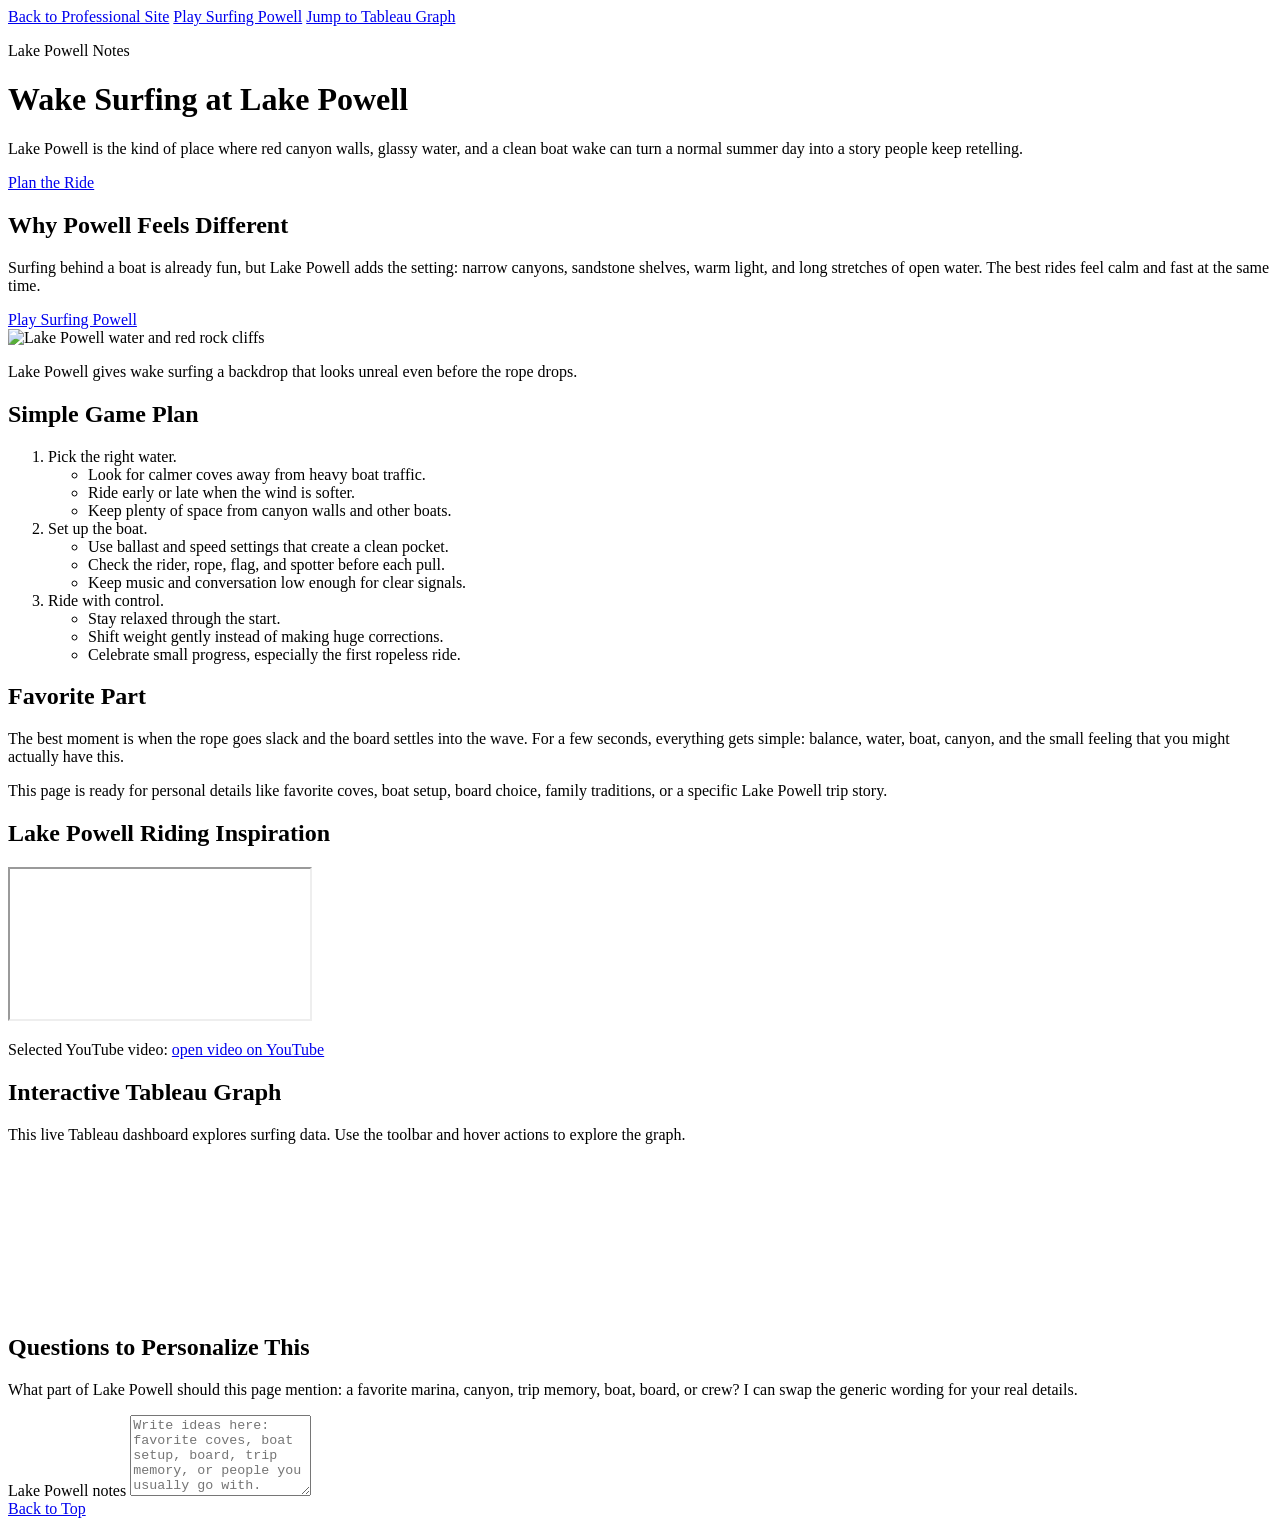
==== scratch.html @ 3daebf48 "Add files via upload" ====
<!DOCTYPE html>
<html lang="en">
<head>
    <meta charset="UTF-8">
    <meta name="viewport" content="width=device-width, initial-scale=1.0">
    <meta name="description" content="A Lake Powell page about wake surfing, video, data, and the Surfing Powell game.">
    <title>Lake Powell Surf Notes</title>
    <link rel="stylesheet" href="css/scratch.css">
</head>
<body>
    <div class="top-bar">
        <a href="professional.html">Back to Professional Site</a>
        <a href="surfing-powell.html">Play Surfing Powell</a>
        <a href="#tableau">Jump to Tableau Graph</a>
    </div>

    <div class="hero" id="top">
        <div class="hero-text">
            <p class="kicker">Lake Powell Notes</p>
            <h1>Wake Surfing at Lake Powell</h1>
            <p>
                Lake Powell is the kind of place where red canyon walls, glassy water,
                and a clean boat wake can turn a normal summer day into a story people
                keep retelling.
            </p>
            <a class="button-link" href="#guide">Plan the Ride</a>
        </div>
    </div>

    <div class="content-wrap">
        <div class="intro-card">
            <h2>Why Powell Feels Different</h2>
            <p>
                Surfing behind a boat is already fun, but Lake Powell adds the setting:
                narrow canyons, sandstone shelves, warm light, and long stretches of open
                water. The best rides feel calm and fast at the same time.
            </p>
            <a class="button-link" href="surfing-powell.html">Play Surfing Powell</a>
        </div>

        <div class="photo-panel">
            <img src="https://upload.wikimedia.org/wikipedia/commons/thumb/c/cf/On_Lake_Powell_Utah%2C_%288096258858%29.jpg/1280px-On_Lake_Powell_Utah%2C_%288096258858%29.jpg" alt="Lake Powell water and red rock cliffs">
            <p>Lake Powell gives wake surfing a backdrop that looks unreal even before the rope drops.</p>
        </div>

        <div class="two-column" id="guide">
            <div class="list-card">
                <h2>Simple Game Plan</h2>
                <ol>
                    <li>
                        Pick the right water.
                        <ul>
                            <li>Look for calmer coves away from heavy boat traffic.</li>
                            <li>Ride early or late when the wind is softer.</li>
                            <li>Keep plenty of space from canyon walls and other boats.</li>
                        </ul>
                    </li>
                    <li>
                        Set up the boat.
                        <ul>
                            <li>Use ballast and speed settings that create a clean pocket.</li>
                            <li>Check the rider, rope, flag, and spotter before each pull.</li>
                            <li>Keep music and conversation low enough for clear signals.</li>
                        </ul>
                    </li>
                    <li>
                        Ride with control.
                        <ul>
                            <li>Stay relaxed through the start.</li>
                            <li>Shift weight gently instead of making huge corrections.</li>
                            <li>Celebrate small progress, especially the first ropeless ride.</li>
                        </ul>
                    </li>
                </ol>
            </div>

            <div class="details-card">
                <h2>Favorite Part</h2>
                <p>
                    The best moment is when the rope goes slack and the board settles into
                    the wave. For a few seconds, everything gets simple: balance, water,
                    boat, canyon, and the small feeling that you might actually have this.
                </p>
                <p>
                    This page is ready for personal details like favorite coves, boat setup,
                    board choice, family traditions, or a specific Lake Powell trip story.
                </p>
            </div>
        </div>

        <div class="video-section">
            <h2>Lake Powell Riding Inspiration</h2>
        
            <div class="video-frame">
                <iframe src="https://www.youtube.com/embed/Mx8WQJDaX0E" title="Lake Powell wake surfing video" allow="accelerometer; autoplay; clipboard-write; encrypted-media; gyroscope; picture-in-picture; web-share" allowfullscreen></iframe>
            </div>
            <p class="source-note">
                Selected YouTube video:
                <a href="https://www.youtube.com/watch?v=Mx8WQJDaX0E" target="_blank" rel="noopener">open video on YouTube</a>
            </p>
        </div>

        <div class="tableau-section" id="tableau">
            <h2>Interactive Tableau Graph</h2>
            <p>
                This live Tableau dashboard explores surfing data. Use the toolbar and hover
                actions to explore the graph.
            </p>
            <div class="tableau-holder">
                <div class="tableauPlaceholder" id="viz1744750000000">
                    <noscript>
                        <a href="https://public.tableau.com/views/SurfingDashboard/Dashboard1">
                            Open the Surfing Dashboard Tableau visualization.
                        </a>
                    </noscript>
                    <object class="tableauViz">
                        <param name="host_url" value="https%3A%2F%2Fpublic.tableau.com%2F">
                        <param name="embed_code_version" value="3">
                        <param name="site_root" value="">
                        <param name="name" value="SurfingDashboard/Dashboard1">
                        <param name="tabs" value="no">
                        <param name="toolbar" value="yes">
                        <param name="animate_transition" value="yes">
                        <param name="display_static_image" value="no">
                        <param name="display_spinner" value="yes">
                        <param name="display_overlay" value="yes">
                        <param name="display_count" value="yes">
                        <param name="language" value="en-US">
                    </object>
                </div>
                <script src="https://public.tableau.com/javascripts/api/viz_v1.js"></script>
            </div>
        </div>

        <div class="closing-card">
            <h2>Questions to Personalize This</h2>
            <p>
                What part of Lake Powell should this page mention: a favorite marina,
                canyon, trip memory, boat, board, or crew? I can swap the generic wording
                for your real details.
            </p>
            <div class="notes-box">
                <label for="lake-notes">Lake Powell notes</label>
                <textarea id="lake-notes" rows="5" placeholder="Write ideas here: favorite coves, boat setup, board, trip memory, or people you usually go with."></textarea>
            </div>
            <a class="button-link secondary" href="#top">Back to Top</a>
        </div>
    </div>
</body>
</html>
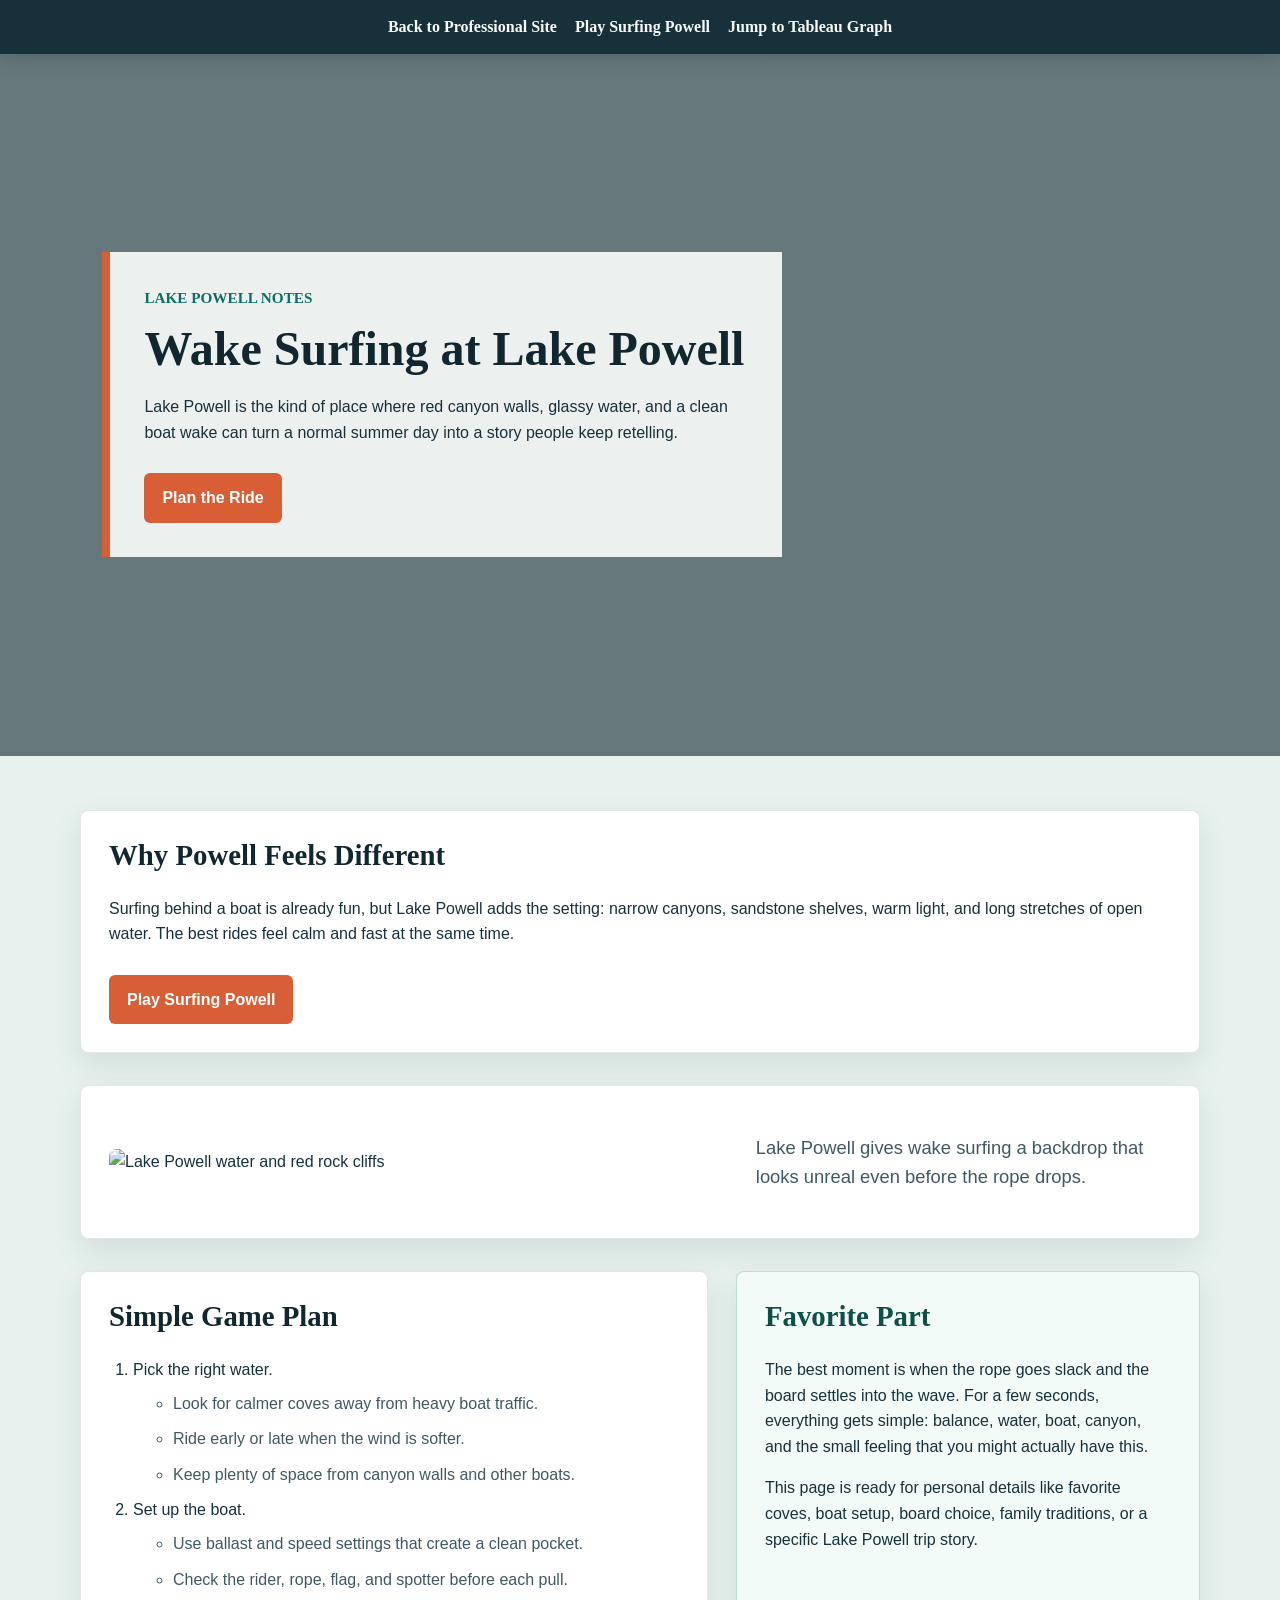
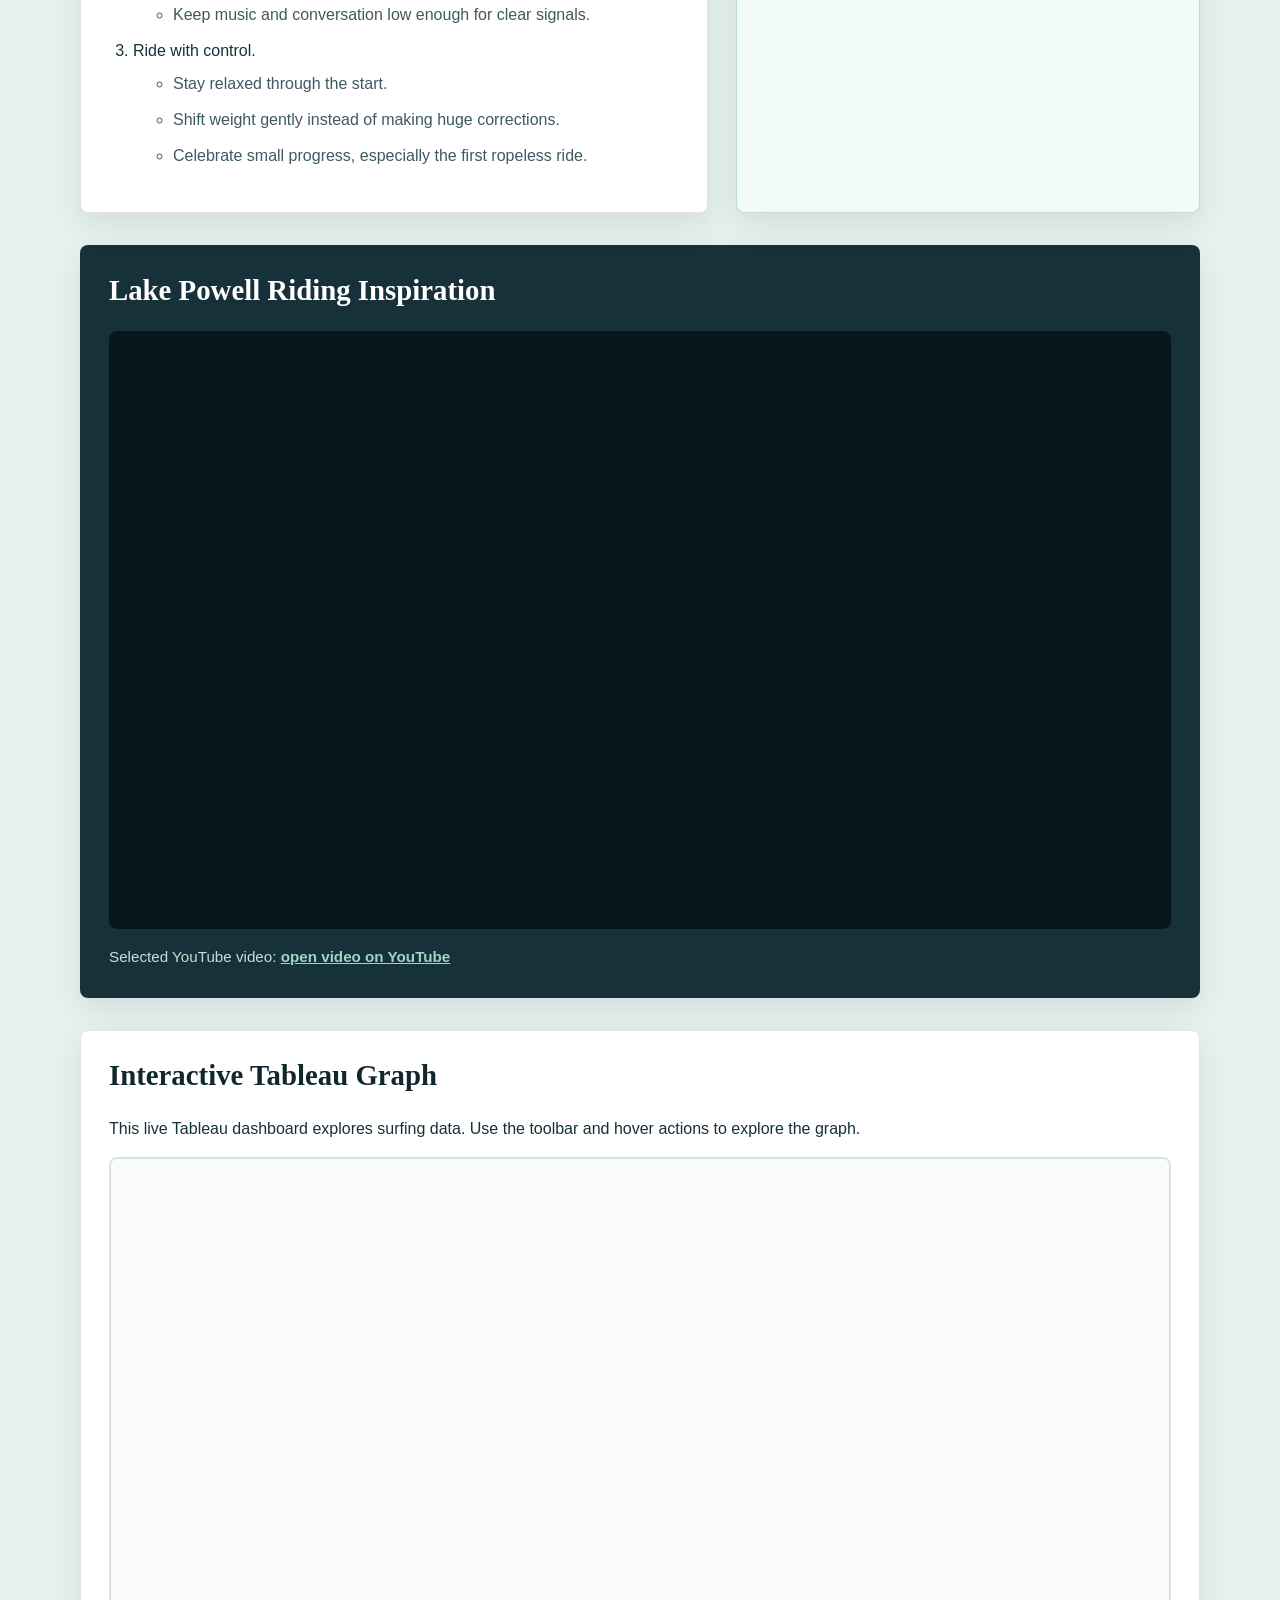
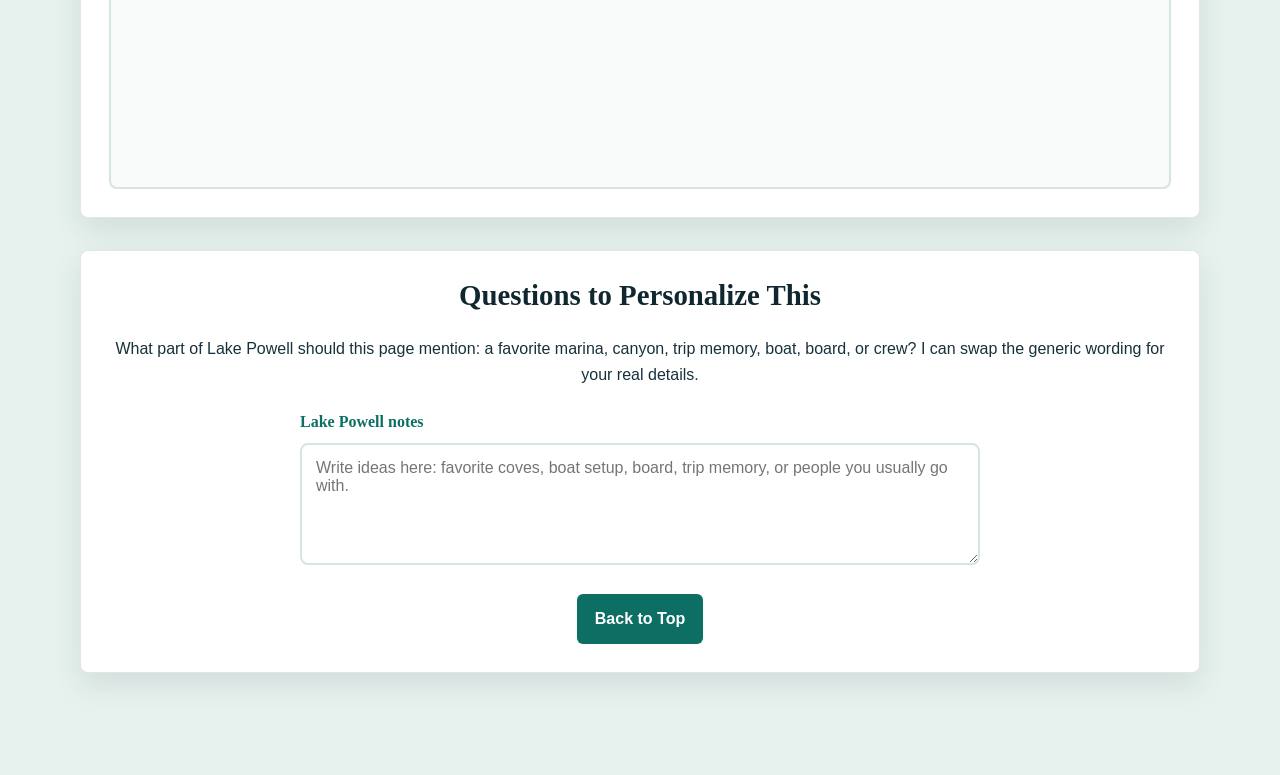
==== commit c7a00eb1: "Update scratch.html" ====
--- a/scratch.html
+++ b/scratch.html
@@ -5,7 +5,7 @@
     <meta name="viewport" content="width=device-width, initial-scale=1.0">
     <meta name="description" content="A Lake Powell page about wake surfing, video, data, and the Surfing Powell game.">
     <title>Lake Powell Surf Notes</title>
-    <link rel="stylesheet" href="css/scratch.css">
+    <link rel="stylesheet" href="scratch.css">
 </head>
 <body>
     <div class="top-bar">
--- a/scratch.css
+++ b/scratch.css
@@ -0,0 +1,288 @@
+* {
+    box-sizing: border-box;
+}
+
+html {
+    scroll-behavior: smooth;
+}
+
+body {
+    margin: 0;
+    background: #e7f2ee;
+    color: #17313b;
+    font-family: Arial, Helvetica, sans-serif;
+    line-height: 1.6;
+}
+
+.top-bar {
+    position: sticky;
+    top: 0;
+    z-index: 10;
+    display: flex;
+    justify-content: center;
+    gap: 18px;
+    padding: 14px 20px;
+    background: #17313b;
+    box-shadow: 0 4px 16px rgba(23, 49, 59, 0.22);
+}
+
+.top-bar a {
+    color: #f8fbf9;
+    font-family: Georgia, "Times New Roman", serif;
+    font-weight: bold;
+    text-decoration: none;
+}
+
+.top-bar a:hover {
+    color: #9fd4c4;
+}
+
+.hero {
+    min-height: 78vh;
+    display: flex;
+    align-items: center;
+    padding: 80px 8%;
+    background:
+        linear-gradient(rgba(10, 30, 38, 0.58), rgba(10, 30, 38, 0.58)),
+        url("https://upload.wikimedia.org/wikipedia/commons/thumb/c/cf/On_Lake_Powell_Utah%2C_%288096258858%29.jpg/1280px-On_Lake_Powell_Utah%2C_%288096258858%29.jpg");
+    background-position: center;
+    background-size: cover;
+}
+
+.hero-text {
+    max-width: 680px;
+    padding: 34px;
+    background: rgba(248, 251, 249, 0.92);
+    border-left: 8px solid #d85f35;
+}
+
+.kicker {
+    margin: 0 0 10px;
+    color: #0d6f64;
+    font-family: Georgia, "Times New Roman", serif;
+    font-size: 0.95rem;
+    font-weight: bold;
+    text-transform: uppercase;
+}
+
+h1,
+h2 {
+    margin-top: 0;
+    color: #10272f;
+    font-family: Georgia, "Times New Roman", serif;
+    line-height: 1.15;
+}
+
+h1 {
+    margin-bottom: 18px;
+    font-size: 3rem;
+}
+
+h2 {
+    font-size: 1.8rem;
+}
+
+.button-link {
+    display: inline-block;
+    margin-top: 12px;
+    padding: 12px 18px;
+    border-radius: 6px;
+    background: #d85f35;
+    color: #ffffff;
+    font-weight: bold;
+    text-decoration: none;
+}
+
+.button-link:hover {
+    background: #a84425;
+}
+
+.button-link.secondary {
+    background: #0d6f64;
+}
+
+.button-link.secondary:hover {
+    background: #084d45;
+}
+
+.content-wrap {
+    width: min(1120px, 92%);
+    margin: 0 auto;
+    padding: 54px 0 70px;
+}
+
+.intro-card,
+.photo-panel,
+.list-card,
+.details-card,
+.video-section,
+.tableau-section,
+.closing-card {
+    margin-bottom: 32px;
+    padding: 28px;
+    border: 1px solid rgba(23, 49, 59, 0.12);
+    border-radius: 8px;
+    background: #ffffff;
+    box-shadow: 0 12px 30px rgba(23, 49, 59, 0.1);
+}
+
+.photo-panel {
+    display: grid;
+    grid-template-columns: 1.5fr 1fr;
+    gap: 24px;
+    align-items: center;
+}
+
+.photo-panel img {
+    width: 100%;
+    border-radius: 8px;
+    display: block;
+}
+
+.photo-panel p {
+    color: #3f5962;
+    font-size: 1.15rem;
+}
+
+.two-column {
+    display: grid;
+    grid-template-columns: 1.15fr 0.85fr;
+    gap: 28px;
+}
+
+.list-card ol {
+    padding-left: 24px;
+}
+
+.list-card li {
+    margin-bottom: 10px;
+}
+
+.list-card ul {
+    margin-top: 8px;
+    color: #3f5962;
+}
+
+.details-card {
+    background: #f3fbf8;
+    border-color: rgba(13, 111, 100, 0.22);
+}
+
+.details-card h2 {
+    color: #0d4f49;
+}
+
+.video-section {
+    background: #17313b;
+    color: #ecf7f4;
+}
+
+.video-section h2 {
+    color: #ffffff;
+}
+
+.video-section p {
+    color: #c9ddd7;
+}
+
+.video-section a {
+    color: #9fd4c4;
+    font-weight: bold;
+}
+
+.source-note {
+    margin-bottom: 0;
+    margin-top: 16px;
+    font-size: 0.95rem;
+}
+
+.video-frame {
+    position: relative;
+    width: 100%;
+    padding-bottom: 56.25%;
+    overflow: hidden;
+    border-radius: 8px;
+    background: #08171c;
+}
+
+.video-frame iframe {
+    position: absolute;
+    inset: 0;
+    width: 100%;
+    height: 100%;
+    border: 0;
+}
+
+.tableau-holder {
+    min-height: 620px;
+    overflow: auto;
+    border: 2px solid #d7e5e1;
+    border-radius: 8px;
+    background: #f8fbf9;
+}
+
+.tableauPlaceholder,
+.tableauViz {
+    width: 100%;
+    min-height: 620px;
+}
+
+.closing-card {
+    text-align: center;
+}
+
+.notes-box {
+    max-width: 680px;
+    margin: 22px auto 10px;
+    text-align: left;
+}
+
+.notes-box label {
+    display: block;
+    margin-bottom: 8px;
+    color: #0d6f64;
+    font-family: Georgia, "Times New Roman", serif;
+    font-weight: bold;
+}
+
+.notes-box textarea {
+    width: 100%;
+    padding: 14px;
+    border: 2px solid #d7e5e1;
+    border-radius: 8px;
+    color: #17313b;
+    font-family: Arial, Helvetica, sans-serif;
+    font-size: 1rem;
+    resize: vertical;
+}
+
+.notes-box textarea:focus {
+    outline: 3px solid rgba(13, 111, 100, 0.18);
+    border-color: #0d6f64;
+}
+
+@media (max-width: 820px) {
+    .hero {
+        min-height: 68vh;
+        padding: 54px 5%;
+    }
+
+    .hero-text {
+        padding: 24px;
+    }
+
+    h1 {
+        font-size: 2.25rem;
+    }
+
+    .photo-panel,
+    .two-column {
+        grid-template-columns: 1fr;
+    }
+
+    .top-bar {
+        flex-direction: column;
+        align-items: center;
+        gap: 8px;
+    }
+}
